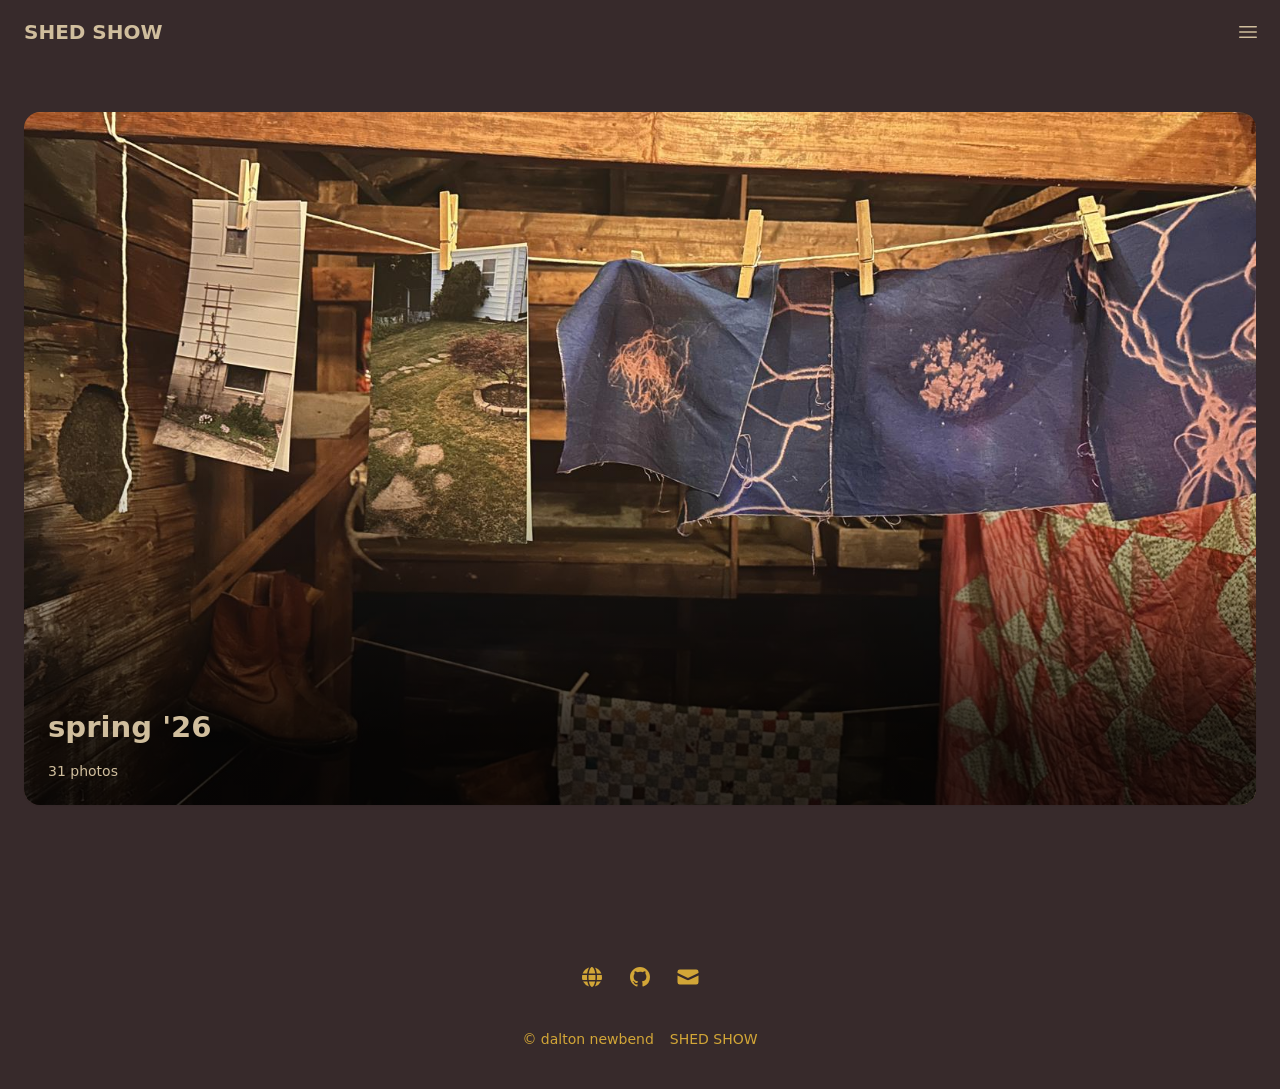
==== index.html @ 5d00406c "first" ====
<!doctype html>
<html class="dark" lang="en-us">
  <head>
	<meta name="generator" content="Hugo 0.161.1">
  <meta charset="utf-8" />
  <meta name="viewport" content="width=device-width, initial-scale=1" />
  <title> SHED SHOW</title>
  <link rel="canonical" href="https://shedshow.art/" />
  <link rel="icon" type="image/svg+xml" href="/images/favicon.svg" />
  <link rel="icon" type="image/png" href="/images/favicon.png" />
  <link rel="apple-touch-icon" sizes="180x180" href="/images/apple-touch-icon.png" />
  <meta name="description" content="a photo archive from the shed show series" />
  
  
    <meta name="robots" content="index, follow" />
  
  <link rel="alternate" type="application/rss+xml" href="https://shedshow.art/index.xml" title="SHED SHOW" />
  <meta property="og:url" content="https://shedshow.art/" />
  <meta property="og:site_name" content="SHED SHOW" />
  <meta property="og:title" content="SHED SHOW" />
  <meta property="og:description" content="a photo archive from the shed show series" />
  <meta property="og:locale" content="en_us" />
  <meta property="og:type" content="website" />


  
  <link rel="stylesheet" href="/css/main.min.1db985527545010019d26935dbb3be7c1b92bbbd07ee216e59388edb247a8be9.css" />
  
  
  <script src="/js/main.0de0d73fb334e8aef574046cb537325b517c7abcd818150338b9a53e8d3b8dc2.js" defer></script></head>

  <body>
    <header>
  
    <a class="btn" href="/">
      SHED SHOW
    </a>
  
  
    <ul>
      <li>
        <button class="btn btn-square" id="menu-toggle" aria-expanded="false" type="button" title="Menu">
          <svg class="icon-menu" width="24" height="24" fill="currentColor" viewBox="0 0 24 24" xmlns="http://www.w3.org/2000/svg" aria-hidden="true">
            <path clip-rule="evenodd" fill-rule="evenodd" d="M3 6.75A.75.75 0 0 1 3.75 6h16.5a.75.75 0 0 1 0 1.5H3.75A.75.75 0 0 1 3 6.75ZM3 12a.75.75 0 0 1 .75-.75h16.5a.75.75 0 0 1 0 1.5H3.75A.75.75 0 0 1 3 12Zm0 5.25a.75.75 0 0 1 .75-.75h16.5a.75.75 0 0 1 0 1.5H3.75a.75.75 0 0 1-.75-.75Z"></path>
          </svg>
          <svg class="icon-close hidden" width="24" height="24" fill="currentColor" viewBox="0 0 24 24" xmlns="http://www.w3.org/2000/svg" aria-hidden="true">
            <path clip-rule="evenodd" fill-rule="evenodd" d="M5.47 5.47a.75.75 0 0 1 1.06 0L12 10.94l5.47-5.47a.75.75 0 1 1 1.06 1.06L13.06 12l5.47 5.47a.75.75 0 1 1-1.06 1.06L12 13.06l-5.47 5.47a.75.75 0 0 1-1.06-1.06L10.94 12 5.47 6.53a.75.75 0 0 1 0-1.06Z"></path>
          </svg>
        </button>
      </li>
    </ul>
  
</header>

  <menu class="hidden" id="menu">
    
      <li itemscope itemtype="http://www.schema.org/SiteNavigationElement">
        <a aria-current="false" href="/shows/" itemprop="url">
          <span itemprop="name">shows</span>
        </a>
      </li>
    
      <li itemscope itemtype="http://www.schema.org/SiteNavigationElement">
        <a aria-current="true" href="/" itemprop="url">
          <span itemprop="name"></span>
        </a>
      </li>
    
  </menu>



    <main>
      
  

  
  
  
    
    
    
      
    
    
    
    
    <section class="featured">
      <a class="featured-card" href="/shows/spring-26/" style="background-color: #443128; background-image: url(/shows/spring-26/1.IMG_9050_hu_b6176491c381439a.jpg)">
        <div>
          <h2>spring &#39;26</h2>
          <p>
            
              31 photos
            
          </p>
        </div>
      </a>
    </section>
  

  
  


  <section class="galleries">
    
      


    
  </section>

    </main>
    <footer>
  
  <section class="social-icons">
    
      <a target="_blank" rel="noopener" title="Website" href="https://www.shedshow.art">
        <svg xmlns="http://www.w3.org/2000/svg" width="24" height="24" viewBox="0 0 24 24" aria-hidden="true">
          <path fill="currentColor" d="M8.904 16.5h6.192C14.476 19.773 13.235 22 12 22c-1.197 0-2.4-2.094-3.038-5.204zh6.192zm-5.838.001h4.306c.364 2.082.983 3.854 1.792 5.093a10.029 10.029 0 0 1-5.952-4.814zm13.563 0h4.305a10.028 10.028 0 0 1-6.097 5.093c.755-1.158 1.344-2.778 1.715-4.681zh4.305zm.302-6.5h4.87a10.047 10.047 0 0 1-.257 5H16.84a28.676 28.676 0 0 0 .13-4.344zh4.87zM2.2 10h4.87a28.211 28.211 0 0 0 .033 4.42l.057.58H2.456a10.047 10.047 0 0 1-.258-5m6.377 0h6.849a25.838 25.838 0 0 1-.037 4.425l-.062.575H8.674a25.987 25.987 0 0 1-.132-4.512zh6.849zm6.368-7.424l-.108-.17A10.027 10.027 0 0 1 21.373 8.5h-4.59c-.316-2.416-.957-4.492-1.838-5.923l-.108-.17zm-5.902-.133l.122-.037c-.88 1.351-1.535 3.33-1.883 5.654l-.062.44H2.63a10.028 10.028 0 0 1 6.413-6.057l.122-.037zM12 2.002c1.319 0 2.646 2.542 3.214 6.183l.047.315H8.739C9.28 4.691 10.644 2.002 12 2.002" />
        </svg>
      </a>
    
    
    
    
    
    
      <a target="_blank" rel="noopener" title="GitHub" href="https://github.com/daltonnewbend/">
        <svg width="24" height="24" fill="currentColor" viewBox="0 0 24 24" aria-hidden="true">
          <path fill-rule="evenodd" d="M12 2C6.477 2 2 6.484 2 12.017c0 4.425 2.865 8.18 6.839 9.504.5.092.682-.217.682-.483 0-.237-.008-.868-.013-1.703-2.782.605-3.369-1.343-3.369-1.343-.454-1.158-1.11-1.466-1.11-1.466-.908-.62.069-.608.069-.608 1.003.07 1.531 1.032 1.531 1.032.892 1.53 2.341 1.088 2.91.832.092-.647.35-1.088.636-1.338-2.22-.253-4.555-1.113-4.555-4.951 0-1.093.39-1.988 1.029-2.688-.103-.253-.446-1.272.098-2.65 0 0 .84-.27 2.75 1.026A9.564 9.564 0 0112 6.844c.85.004 1.705.115 2.504.337 1.909-1.296 2.747-1.027 2.747-1.027.546 1.379.202 2.398.1 2.651.64.7 1.028 1.595 1.028 2.688 0 3.848-2.339 4.695-4.566 4.943.359.309.678.92.678 1.855 0 1.338-.012 2.419-.012 2.747 0 .268.18.58.688.482A10.019 10.019 0 0022 12.017C22 6.484 17.522 2 12 2z" clip-rule="evenodd"></path>
        </svg>
      </a>
    
    
    
    
    
      <a title="E-Mail" href="mailto:daltonnewbend@proton.me">
        <svg width="24" height="24" fill="currentColor" viewBox="0 0 16 16" xmlns="http://www.w3.org/2000/svg" aria-hidden="true">
          <path d="M2.5 3A1.5 1.5 0 0 0 1 4.5v.793c.026.009.051.02.076.032L7.674 8.51c.206.1.446.1.652 0l6.598-3.185A.755.755 0 0 1 15 5.293V4.5A1.5 1.5 0 0 0 13.5 3h-11Z"></path>
          <path d="M15 6.954 8.978 9.86a2.25 2.25 0 0 1-1.956 0L1 6.954V11.5A1.5 1.5 0 0 0 2.5 13h11a1.5 1.5 0 0 0 1.5-1.5V6.954Z"></path>
        </svg>
      </a>
    
    
    
    
    
  </section>


  <section>
    
    
      <a href="https://thepapers.newbend.art/dalton-newbend/">
        © dalton newbend
      </a>
    
      <a href="https://shedshow.and-them.art">
        SHED SHOW
      </a>
    
  </section>
</footer>

  </body>
</html>
---- css/main.min.1db985527545010019d26935dbb3be7c1b92bbbd07ee216e59388edb247a8be9.css ----
@import "https://cdn.staticdelivr.com/gfonts/css2?family=Fira+Code:wght@300..700&display=swap";*,::before,::after{box-sizing:border-box;border-width:0}html{line-height:1.5;font-family:ui-sans-serif,system-ui,sans-serif;-webkit-text-size-adjust:100%;tab-size:4}body{margin:0}h1,h2,h3,h4,h5,h6{font-weight:inherit;font-size:inherit}a{color:inherit;text-decoration:inherit}b,strong{font-weight:bolder}button,input{font-family:inherit;font-feature-settings:inherit;font-variation-settings:inherit;font-size:100%;font-weight:inherit;line-height:inherit;color:inherit;margin:0;padding:0}button,select{text-transform:none}button{webkit-appearance:button;background-image:none;background-color:initial;cursor:pointer}:disabled{cursor:default}:-moz-focusring{outline:1px dotted ButtonText}h1,h2,h3,figure,p{margin:0}ul,menu{margin:0;padding:0;list-style:none}img,svg,video{display:block;vertical-align:middle}img,video{max-width:100%;height:auto}:root{color-scheme:light dark;--surface-1-light:#d0be9d;--surface-2-light:#d2a637;--text-1-light:#372a2b;--text-2-light:#2a1f20;--border-light:#372a2b;--surface-1-dark:#372a2b;--surface-2-dark:#2A1F20;--text-1-dark:#d0be9d;--text-2-dark:#d2a637;--border-dark:#d2a637;--surface-1:var(--surface-1-light);--surface-2:var(--surface-2-light);--text-1:var(--text-1-light);--text-2:var(--text-2-light);--border:var(--border-light)}@media(prefers-color-scheme:dark){:root{--surface-1:var(--surface-1-dark);--surface-2:var(--surface-2-dark);--text-1:var(--text-1-dark);--text-2:var(--text-2-dark);--border:var(--border-dark)}}html.light{color-scheme:light;--surface-1:var(--surface-1-light);--surface-2:var(--surface-2-light);--text-1:var(--text-1-light);--text-2:var(--text-2-light);--border:var(--border-light)}html.dark{color-scheme:dark;--surface-1:var(--surface-1-dark);--surface-2:var(--surface-2-dark);--text-1:var(--text-1-dark);--text-2:var(--text-2-dark);--border:var(--border-dark)}html.mergini{color-scheme:mergini;--surface-1:#372a2b;--surface-2:#2A1F20;--text-1:#d0be9d;--text-2:#d2a637;--border:#d2a637}html{height:100%}body{display:flex;flex-direction:column;width:100%;min-height:100%;-webkit-font-smoothing:antialiased;-moz-osx-font-smoothing:grayscale;background-color:var(--surface-1);color:var(--text-1)}body>header{display:flex;justify-content:space-between;align-items:center;padding:.5rem;margin-bottom:2rem;width:100%;min-height:4rem}@media(min-width:640px){body>header{margin-bottom:3rem}}body>header ul{display:inline-flex}body>header .btn{display:inline-flex;justify-content:center;align-items:center;border-radius:.5rem;padding-right:1rem;padding-left:1rem;height:3rem;font-weight:600;font-size:1.25rem;user-select:none}body>header .btn-square{padding:0;width:3rem}body>menu{margin:0 auto 5rem;padding-right:1.5rem;padding-left:1.5rem;width:100%;max-width:768px;color:var(--text-2);font-weight:600;font-size:1.25rem;line-height:1.4;user-select:none;text-align:center}body>menu a{display:block;padding-top:.5rem;padding-bottom:.5rem}body>menu a:hover,body>menu a[aria-current=true]{color:var(--text-1)}body>main{flex-grow:1;width:100%;height:100%}main>section{margin:0 auto 3rem;padding-right:1.5rem;padding-left:1.5rem}@media(min-width:640px){main>section{margin-bottom:4rem}}body>footer{margin-right:auto;margin-left:auto;color:var(--text-2);font-size:.875rem;line-height:1.4286}body>footer section:last-of-type{display:flex;flex-flow:row wrap;justify-content:center;gap:1rem;padding:2.5rem}body>footer section:last-of-type a:hover{text-decoration-line:underline}hgroup{display:flex;flex-direction:column;align-items:center;gap:1.5rem;margin:0 auto 3rem;padding-right:1.5rem;padding-left:1.5rem;max-width:1024px;text-align:center}hgroup h1{font-weight:600;font-size:clamp(2rem,calc(1.667rem + 1.481vw),3rem);line-height:clamp(2.25rem,calc(1.833rem + 1.852vw),3.5rem);text-wrap:balance}hgroup h2{font-weight:600;font-size:clamp(1.5rem,calc(1.333rem + .741vw),2rem);line-height:clamp(1.75rem,calc(1.5rem + 1.111vw),2.5rem);text-wrap:balance}hgroup p{color:var(--text-2);font-size:1.0625rem;line-height:1.5556;text-wrap:balance}@media(min-width:640px){hgroup{width:83.3333%;margin-bottom:4rem}}section.galleries{display:grid;grid-template-columns:repeat(1,minmax(0,1fr));gap:2rem 1.5rem;max-width:1280px}@media(min-width:640px){section.galleries{grid-template-columns:repeat(2,minmax(0,1fr));row-gap:3rem}}@media(min-width:1024px){section.galleries{grid-template-columns:repeat(3,minmax(0,1fr))}}section.gallery{padding-right:0;padding-left:0}.prose{max-width:768px;color:var(--text-1);font-size:1rem;line-height:1.75}.prose a{color:var(--text-1);font-weight:500;text-decoration:underline}.prose p{margin-top:1.25em;margin-bottom:1.25em}.prose img{margin-top:2em;margin-bottom:2em}.prose h3{margin-top:1.6em;margin-bottom:.6em;color:var(--text-1);font-weight:600;font-size:1.25em;line-height:1.6}.prose ul{margin-top:1.25em;margin-bottom:1.25em;padding-left:1.625em;list-style-type:disc}.prose ul>li{margin-top:.5em;margin-bottom:.5em;padding-left:.375em}.prose ul li::marker{color:var(--text-2);font-variant-numeric:tabular-nums;unicode-bidi:isolate;text-align:start!important;text-align-last:start!important;text-indent:0!important;text-transform:none}.prose h3+*{margin-top:0}.prose figure{margin-top:2em;margin-bottom:2em}.prose figure>*{margin-top:0;margin-bottom:0}.prose>:first-child{margin-top:0}.prose>:last-child{margin-bottom:0}.card{display:flex;flex-direction:column;border-radius:1rem}.card>figure{aspect-ratio:3/2;width:100%;border-radius:1rem}.card>img,.card figure>img{box-shadow:0 1px 2px rgba(0,0,0,5%);border-radius:1rem;aspect-ratio:3/2;width:100%;overflow:hidden;object-fit:cover}.card>img:hover,.card figure>img:hover{box-shadow:0 10px 15px -3px rgba(0,0,0,.1),0 4px 6px -4px rgba(0,0,0,.1)}.card>div{display:flex;flex:auto;flex-direction:column;gap:.75rem;padding:1rem}.card>div>h2{font-weight:600;font-size:1.125rem;line-height:1.375}.card>div>p{color:var(--text-2);font-size:.875rem;line-height:1.4286}.gallery-item{cursor:zoom-in}.hidden{display:none}#menu-toggle[aria-expanded=true] .icon-menu{display:none}#menu-toggle[aria-expanded=true] .icon-close{display:block}section.social-icons{display:flex;flex-wrap:wrap;gap:1.5rem;justify-content:center;margin-top:2rem;padding-right:1.5rem;padding-left:1.5rem}section.featured{padding-right:1.5rem;padding-left:1.5rem;max-width:1280px;color:var(--text-1-dark)}.featured-card{display:flex;box-shadow:0 1px 2px rgba(0,0,0,5%);border-radius:1rem;background-position:50%;background-size:cover;aspect-ratio:1/1;width:100%;overflow:hidden}@media(min-width:640px){.featured-card{aspect-ratio:16/9}}.featured-card>div{display:flex;flex-direction:column;justify-content:flex-end;gap:1rem;background-image:linear-gradient(to top,RGB(0 0 0/.8) 10%,transparent 50%);padding:1.5rem;width:100%;height:100%}.featured-card>div>h2{font-weight:600;font-size:clamp(1.5rem,calc(1.375rem + .556vw),1.875rem);line-height:1.2}.featured-card>div>p{font-size:.875rem;line-height:1.4286}.featured-card:hover{box-shadow:0 10px 15px -3px rgba(0,0,0,.1),0 4px 6px -4px rgba(0,0,0,.1)}nav.categories{padding-right:1.5rem;padding-left:1.5rem;margin:0 auto 3rem}nav.categories>ul{display:flex;flex-flow:row wrap;justify-content:center;gap:.75rem}nav.categories>ul li{max-width:100%}nav.categories>ul li>a{display:block;padding:.5rem .75rem;border-radius:9999px;border:1px solid var(--border);font-size:.875rem;line-height:1.4286;white-space:nowrap;overflow:hidden;text-overflow:ellipsis}@media(min-width:640px){nav.categories>ul li>a{padding:.75rem 1rem;font-size:1rem;line-height:1.25}}@media(min-width:640px){nav.categories{margin-bottom:4rem}}/*!PhotoSwipe main CSS by Dmytro Semenov | photoswipe.com*/.pswp{--pswp-bg:#372a2b;--pswp-placeholder-bg:#2a1f20;--pswp-root-z-index:100000;--pswp-preloader-color:rgba(79, 79, 79, 0.4);--pswp-preloader-color-secondary:rgba(255, 255, 255, 0.9);--pswp-icon-color:#d0be9d;--pswp-icon-color-secondary:#d2a637;--pswp-icon-stroke-color:#d2a637;--pswp-icon-stroke-width:2px;--pswp-error-text-color:var(--pswp-icon-color)}.pswp{position:fixed;top:0;left:0;width:100%;height:100%;z-index:var(--pswp-root-z-index);display:none;touch-action:none;outline:0;opacity:.003;contain:layout style size;-webkit-tap-highlight-color:transparent}.pswp:focus{outline:0}.pswp *{box-sizing:border-box}.pswp img{max-width:none}.pswp--open{display:block}.pswp,.pswp__bg{transform:translateZ(0);will-change:opacity}.pswp__bg{opacity:.005;background:var(--pswp-bg)}.pswp,.pswp__scroll-wrap{overflow:hidden}.pswp__scroll-wrap,.pswp__bg,.pswp__container,.pswp__item,.pswp__content,.pswp__img,.pswp__zoom-wrap{position:absolute;top:0;left:0;width:100%;height:100%}.pswp__img,.pswp__zoom-wrap{width:auto;height:auto}.pswp--click-to-zoom.pswp--zoom-allowed .pswp__img{cursor:-webkit-zoom-in;cursor:-moz-zoom-in;cursor:zoom-in}.pswp--click-to-zoom.pswp--zoomed-in .pswp__img{cursor:move;cursor:-webkit-grab;cursor:-moz-grab;cursor:grab}.pswp--click-to-zoom.pswp--zoomed-in .pswp__img:active{cursor:-webkit-grabbing;cursor:-moz-grabbing;cursor:grabbing}.pswp--no-mouse-drag.pswp--zoomed-in .pswp__img,.pswp--no-mouse-drag.pswp--zoomed-in .pswp__img:active,.pswp__img{cursor:-webkit-zoom-out;cursor:-moz-zoom-out;cursor:zoom-out}.pswp__container,.pswp__img,.pswp__button,.pswp__counter{-webkit-user-select:none;-moz-user-select:none;-ms-user-select:none;user-select:none}.pswp__item{z-index:1;overflow:hidden}.pswp__hidden{display:none!important}.pswp__content{pointer-events:none}.pswp__content>*{pointer-events:auto}.pswp__error-msg-container{display:grid}.pswp__error-msg{margin:auto;font-size:1em;line-height:1;color:var(--pswp-error-text-color)}.pswp .pswp__hide-on-close{opacity:.005;will-change:opacity;transition:opacity var(--pswp-transition-duration)cubic-bezier(.4,0,.22,1);z-index:10;pointer-events:none}.pswp--ui-visible .pswp__hide-on-close{opacity:1;pointer-events:auto}.pswp__button{position:relative;display:block;width:50px;height:60px;padding:0;margin:0;overflow:hidden;cursor:pointer;background:0 0;border:0;box-shadow:none;opacity:.85;-webkit-appearance:none;-webkit-touch-callout:none}.pswp__button:hover,.pswp__button:active,.pswp__button:focus{transition:none;padding:0;background:0 0;border:0;box-shadow:none;opacity:1}.pswp__button:disabled{opacity:.3;cursor:auto}.pswp__icn{fill:var(--pswp-icon-color);color:var(--pswp-icon-color-secondary)}.pswp__icn{position:absolute;top:14px;left:9px;width:32px;height:32px;overflow:hidden;pointer-events:none}.pswp__icn-shadow{stroke:var(--pswp-icon-stroke-color);stroke-width:var(--pswp-icon-stroke-width);fill:none}.pswp__icn:focus{outline:0}div.pswp__img--placeholder,.pswp__img--with-bg{background:var(--pswp-placeholder-bg)}.pswp__top-bar{position:absolute;left:0;top:0;width:100%;height:60px;display:flex;flex-direction:row;justify-content:flex-end;z-index:10;pointer-events:none!important}.pswp__top-bar>*{pointer-events:auto;will-change:opacity}.pswp__button--close{margin-right:6px}.pswp__button--arrow{position:absolute;top:0;width:75px;height:100px;top:50%;margin-top:-50px}.pswp__button--arrow:disabled{display:none;cursor:default}.pswp__button--arrow .pswp__icn{top:50%;margin-top:-30px;width:60px;height:60px;background:0 0;border-radius:0}.pswp--one-slide .pswp__button--arrow{display:none}.pswp--touch .pswp__button--arrow{visibility:hidden}.pswp--has_mouse .pswp__button--arrow{visibility:visible}.pswp__button--arrow--prev{right:auto;left:0}.pswp__button--arrow--next{right:0}.pswp__button--arrow--next .pswp__icn{left:auto;right:14px;transform:scale(-1,1)}.pswp__button--zoom{display:none}.pswp--zoom-allowed .pswp__button--zoom{display:block}.pswp--zoomed-in .pswp__zoom-icn-bar-v{display:none}.pswp__preloader{position:relative;overflow:hidden;width:50px;height:60px;margin-right:auto}.pswp__preloader .pswp__icn{opacity:0;transition:opacity .2s linear;animation:pswp-clockwise 600ms linear infinite}.pswp__preloader--active .pswp__icn{opacity:.85}@keyframes pswp-clockwise{0%{transform:rotate(0)}100%{transform:rotate(360deg)}}.pswp__counter{height:30px;margin-top:15px;margin-inline-start:20px;font-size:14px;line-height:30px;color:var(--pswp-icon-color);text-shadow:1px 1px 3px var(--pswp-icon-color-secondary);opacity:.85}.pswp--one-slide .pswp__counter{display:none}.pswp__dynamic-caption{color:#d0be9d;position:absolute;width:100%;left:0;top:0;transition:opacity 120ms linear!important}.pswp-caption-content{display:none}.pswp__dynamic-caption a{color:#d0be9d}.pswp__dynamic-caption--faded{opacity:0!important}.pswp__dynamic-caption--aside{width:auto;max-width:300px;padding:20px 15px 20px 20px;margin-top:70px}.pswp__dynamic-caption--below{width:auto;max-width:700px;padding:15px 0 0}.pswp__dynamic-caption--on-hor-edge{padding-left:15px;padding-right:15px}.pswp__dynamic-caption--mobile{width:100%;background:rgba(0,0,0,.5);padding:10px 15px;right:0;bottom:0;top:auto!important;left:0!important}:root{color-scheme:light dark;--surface-1-light:#d0be9d;--surface-2-light:#d2a637;--text-1-light:#372a2b;--text-2-light:#2a1f20;--border-light:#372a2b;--surface-1-dark:#372a2b;--surface-2-dark:#2A1F20;--text-1-dark:#d0be9d;--text-2-dark:#d2a637;--border-dark:#d2a637;--surface-1:var(--surface-1-light);--surface-2:var(--surface-2-light);--text-1:var(--text-1-light);--text-2:var(--text-2-light);--border:var(--border-light)}@media(prefers-color-scheme:dark){:root{--surface-1:var(--surface-1-dark);--surface-2:var(--surface-2-dark);--text-1:var(--text-1-dark);--text-2:var(--text-2-dark);--border:var(--border-dark)}}html.light{color-scheme:light;--surface-1:var(--surface-1-light);--surface-2:var(--surface-2-light);--text-1:var(--text-1-light);--text-2:var(--text-2-light);--border:var(--border-light)}html.dark{color-scheme:dark;--surface-1:var(--surface-1-dark);--surface-2:var(--surface-2-dark);--text-1:var(--text-1-dark);--text-2:var(--text-2-dark);--border:var(--border-dark)}.lazyload,.lazyloading{opacity:0}.lazyloaded{opacity:1;transition:opacity 300ms}img.lazyload:not([src]){visibility:hidden}
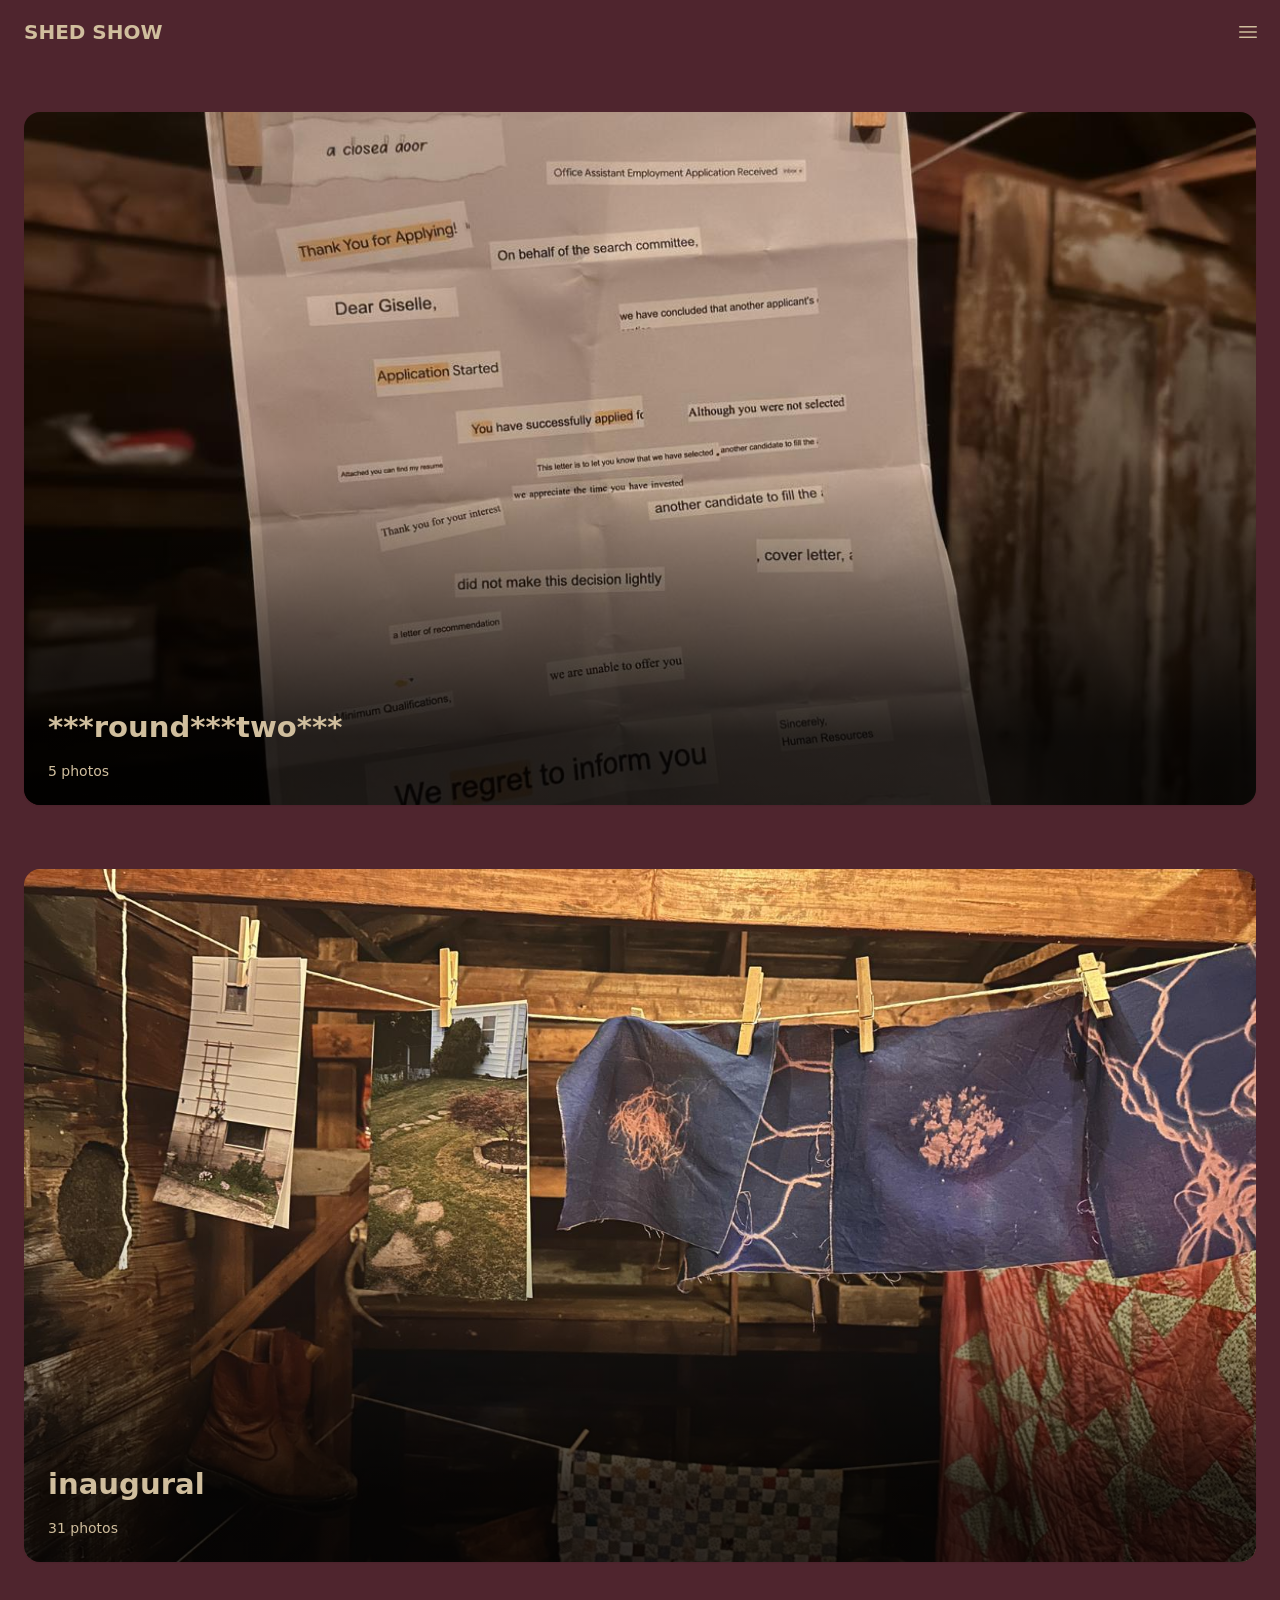
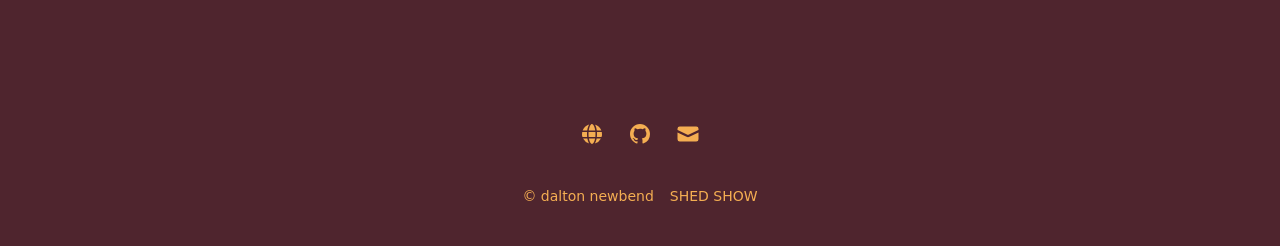
==== commit 4e0e0df8: "updated colors and added audio from round two" ====
--- a/index.html
+++ b/index.html
@@ -24,7 +24,7 @@
 
 
   
-  <link rel="stylesheet" href="/css/main.min.1db985527545010019d26935dbb3be7c1b92bbbd07ee216e59388edb247a8be9.css" />
+  <link rel="stylesheet" href="/css/main.min.eb6f841968953b33a366ae0843e4b8e5faf7bc06fec90fbfbf20682d5e8fba26.css" />
   
   
   <script src="/js/main.0de0d73fb334e8aef574046cb537325b517c7abcd818150338b9a53e8d3b8dc2.js" defer></script></head>
@@ -86,9 +86,36 @@
     
     
     <section class="featured">
+      <a class="featured-card" href="/shows/round-two/" style="background-color: #2c1c11; background-image: url(/shows/round-two/IMG_0014_hu_2433e0dc479e1a86.JPG)">
+        <div>
+          <h2>***round***two***</h2>
+          <p>
+            
+              5 photos
+            
+          </p>
+        </div>
+      </a>
+    </section>
+  
+
+  
+  
+
+  
+  
+    
+    
+    
+      
+    
+    
+    
+    
+    <section class="featured">
       <a class="featured-card" href="/shows/spring-26/" style="background-color: #443128; background-image: url(/shows/spring-26/1.IMG_9050_hu_b6176491c381439a.jpg)">
         <div>
-          <h2>spring &#39;26</h2>
+          <h2>inaugural</h2>
           <p>
             
               31 photos
@@ -97,9 +124,6 @@
         </div>
       </a>
     </section>
-  
-
-  
   
 
 
@@ -158,7 +182,7 @@
         © dalton newbend
       </a>
     
-      <a href="https://shedshow.and-them.art">
+      <a href="https://shedshow.art">
         SHED SHOW
       </a>
     
--- a/css/main.min.eb6f841968953b33a366ae0843e4b8e5faf7bc06fec90fbfbf20682d5e8fba26.css
+++ b/css/main.min.eb6f841968953b33a366ae0843e4b8e5faf7bc06fec90fbfbf20682d5e8fba26.css
@@ -0,0 +1 @@
+@import "https://cdn.staticdelivr.com/gfonts/css2?family=Fira+Code:wght@300..700&display=swap";*,::before,::after{box-sizing:border-box;border-width:0}html{line-height:1.5;font-family:ui-sans-serif,system-ui,sans-serif;-webkit-text-size-adjust:100%;tab-size:4}body{margin:0}h1,h2,h3,h4,h5,h6{font-weight:inherit;font-size:inherit}a{color:inherit;text-decoration:inherit}b,strong{font-weight:bolder}button,input{font-family:inherit;font-feature-settings:inherit;font-variation-settings:inherit;font-size:100%;font-weight:inherit;line-height:inherit;color:inherit;margin:0;padding:0}button,select{text-transform:none}button{webkit-appearance:button;background-image:none;background-color:initial;cursor:pointer}:disabled{cursor:default}:-moz-focusring{outline:1px dotted ButtonText}h1,h2,h3,figure,p{margin:0}ul,menu{margin:0;padding:0;list-style:none}img,svg,video{display:block;vertical-align:middle}img,video{max-width:100%;height:auto}:root{color-scheme:light dark;--surface-1-light:#d0be9d;--surface-2-light:#d2a637;--text-1-light:#372a2b;--text-2-light:#2a1f20;--border-light:#372a2b;--surface-1-dark:#372a2b;--surface-2-dark:#2A1F20;--text-1-dark:#d0be9d;--text-2-dark:#d2a637;--border-dark:#d2a637;--surface-1:var(--surface-1-light);--surface-2:var(--surface-2-light);--text-1:var(--text-1-light);--text-2:var(--text-2-light);--border:var(--border-light)}@media(prefers-color-scheme:dark){:root{--surface-1:var(--surface-1-dark);--surface-2:var(--surface-2-dark);--text-1:var(--text-1-dark);--text-2:var(--text-2-dark);--border:var(--border-dark)}}html.light{color-scheme:light;--surface-1:var(--surface-1-light);--surface-2:var(--surface-2-light);--text-1:var(--text-1-light);--text-2:var(--text-2-light);--border:var(--border-light)}html.dark{color-scheme:dark;--surface-1:var(--surface-1-dark);--surface-2:var(--surface-2-dark);--text-1:var(--text-1-dark);--text-2:var(--text-2-dark);--border:var(--border-dark)}html.mergini{color-scheme:mergini;--surface-1:#372a2b;--surface-2:#2A1F20;--text-1:#d0be9d;--text-2:#d2a637;--border:#d2a637}html{height:100%}body{display:flex;flex-direction:column;width:100%;min-height:100%;-webkit-font-smoothing:antialiased;-moz-osx-font-smoothing:grayscale;background-color:var(--surface-1);color:var(--text-1)}body>header{display:flex;justify-content:space-between;align-items:center;padding:.5rem;margin-bottom:2rem;width:100%;min-height:4rem}@media(min-width:640px){body>header{margin-bottom:3rem}}body>header ul{display:inline-flex}body>header .btn{display:inline-flex;justify-content:center;align-items:center;border-radius:.5rem;padding-right:1rem;padding-left:1rem;height:3rem;font-weight:600;font-size:1.25rem;user-select:none}body>header .btn-square{padding:0;width:3rem}body>menu{margin:0 auto 5rem;padding-right:1.5rem;padding-left:1.5rem;width:100%;max-width:768px;color:var(--text-2);font-weight:600;font-size:1.25rem;line-height:1.4;user-select:none;text-align:center}body>menu a{display:block;padding-top:.5rem;padding-bottom:.5rem}body>menu a:hover,body>menu a[aria-current=true]{color:var(--text-1)}body>main{flex-grow:1;width:100%;height:100%}main>section{margin:0 auto 3rem;padding-right:1.5rem;padding-left:1.5rem}@media(min-width:640px){main>section{margin-bottom:4rem}}body>footer{margin-right:auto;margin-left:auto;color:var(--text-2);font-size:.875rem;line-height:1.4286}body>footer section:last-of-type{display:flex;flex-flow:row wrap;justify-content:center;gap:1rem;padding:2.5rem}body>footer section:last-of-type a:hover{text-decoration-line:underline}hgroup{display:flex;flex-direction:column;align-items:center;gap:1.5rem;margin:0 auto 3rem;padding-right:1.5rem;padding-left:1.5rem;max-width:1024px;text-align:center}hgroup h1{font-weight:600;font-size:clamp(2rem,calc(1.667rem + 1.481vw),3rem);line-height:clamp(2.25rem,calc(1.833rem + 1.852vw),3.5rem);text-wrap:balance}hgroup h2{font-weight:600;font-size:clamp(1.5rem,calc(1.333rem + .741vw),2rem);line-height:clamp(1.75rem,calc(1.5rem + 1.111vw),2.5rem);text-wrap:balance}hgroup p{color:var(--text-2);font-size:1.0625rem;line-height:1.5556;text-wrap:balance}@media(min-width:640px){hgroup{width:83.3333%;margin-bottom:4rem}}section.galleries{display:grid;grid-template-columns:repeat(1,minmax(0,1fr));gap:2rem 1.5rem;max-width:1280px}@media(min-width:640px){section.galleries{grid-template-columns:repeat(2,minmax(0,1fr));row-gap:3rem}}@media(min-width:1024px){section.galleries{grid-template-columns:repeat(3,minmax(0,1fr))}}section.gallery{padding-right:0;padding-left:0}.prose{max-width:768px;color:var(--text-1);font-size:1rem;line-height:1.75}.prose a{color:var(--text-1);font-weight:500;text-decoration:underline}.prose p{margin-top:1.25em;margin-bottom:1.25em}.prose img{margin-top:2em;margin-bottom:2em}.prose h3{margin-top:1.6em;margin-bottom:.6em;color:var(--text-1);font-weight:600;font-size:1.25em;line-height:1.6}.prose ul{margin-top:1.25em;margin-bottom:1.25em;padding-left:1.625em;list-style-type:disc}.prose ul>li{margin-top:.5em;margin-bottom:.5em;padding-left:.375em}.prose ul li::marker{color:var(--text-2);font-variant-numeric:tabular-nums;unicode-bidi:isolate;text-align:start!important;text-align-last:start!important;text-indent:0!important;text-transform:none}.prose h3+*{margin-top:0}.prose figure{margin-top:2em;margin-bottom:2em}.prose figure>*{margin-top:0;margin-bottom:0}.prose>:first-child{margin-top:0}.prose>:last-child{margin-bottom:0}.card{display:flex;flex-direction:column;border-radius:1rem}.card>figure{aspect-ratio:3/2;width:100%;border-radius:1rem}.card>img,.card figure>img{box-shadow:0 1px 2px rgba(0,0,0,5%);border-radius:1rem;aspect-ratio:3/2;width:100%;overflow:hidden;object-fit:cover}.card>img:hover,.card figure>img:hover{box-shadow:0 10px 15px -3px rgba(0,0,0,.1),0 4px 6px -4px rgba(0,0,0,.1)}.card>div{display:flex;flex:auto;flex-direction:column;gap:.75rem;padding:1rem}.card>div>h2{font-weight:600;font-size:1.125rem;line-height:1.375}.card>div>p{color:var(--text-2);font-size:.875rem;line-height:1.4286}.gallery-item{cursor:zoom-in}.hidden{display:none}#menu-toggle[aria-expanded=true] .icon-menu{display:none}#menu-toggle[aria-expanded=true] .icon-close{display:block}section.social-icons{display:flex;flex-wrap:wrap;gap:1.5rem;justify-content:center;margin-top:2rem;padding-right:1.5rem;padding-left:1.5rem}section.featured{padding-right:1.5rem;padding-left:1.5rem;max-width:1280px;color:var(--text-1-dark)}.featured-card{display:flex;box-shadow:0 1px 2px rgba(0,0,0,5%);border-radius:1rem;background-position:50%;background-size:cover;aspect-ratio:1/1;width:100%;overflow:hidden}@media(min-width:640px){.featured-card{aspect-ratio:16/9}}.featured-card>div{display:flex;flex-direction:column;justify-content:flex-end;gap:1rem;background-image:linear-gradient(to top,RGB(0 0 0/.8) 10%,transparent 50%);padding:1.5rem;width:100%;height:100%}.featured-card>div>h2{font-weight:600;font-size:clamp(1.5rem,calc(1.375rem + .556vw),1.875rem);line-height:1.2}.featured-card>div>p{font-size:.875rem;line-height:1.4286}.featured-card:hover{box-shadow:0 10px 15px -3px rgba(0,0,0,.1),0 4px 6px -4px rgba(0,0,0,.1)}nav.categories{padding-right:1.5rem;padding-left:1.5rem;margin:0 auto 3rem}nav.categories>ul{display:flex;flex-flow:row wrap;justify-content:center;gap:.75rem}nav.categories>ul li{max-width:100%}nav.categories>ul li>a{display:block;padding:.5rem .75rem;border-radius:9999px;border:1px solid var(--border);font-size:.875rem;line-height:1.4286;white-space:nowrap;overflow:hidden;text-overflow:ellipsis}@media(min-width:640px){nav.categories>ul li>a{padding:.75rem 1rem;font-size:1rem;line-height:1.25}}@media(min-width:640px){nav.categories{margin-bottom:4rem}}/*!PhotoSwipe main CSS by Dmytro Semenov | photoswipe.com*/.pswp{--pswp-bg:#372a2b;--pswp-placeholder-bg:#2a1f20;--pswp-root-z-index:100000;--pswp-preloader-color:rgba(79, 79, 79, 0.4);--pswp-preloader-color-secondary:rgba(255, 255, 255, 0.9);--pswp-icon-color:#d0be9d;--pswp-icon-color-secondary:#d2a637;--pswp-icon-stroke-color:#d2a637;--pswp-icon-stroke-width:2px;--pswp-error-text-color:var(--pswp-icon-color)}.pswp{position:fixed;top:0;left:0;width:100%;height:100%;z-index:var(--pswp-root-z-index);display:none;touch-action:none;outline:0;opacity:.003;contain:layout style size;-webkit-tap-highlight-color:transparent}.pswp:focus{outline:0}.pswp *{box-sizing:border-box}.pswp img{max-width:none}.pswp--open{display:block}.pswp,.pswp__bg{transform:translateZ(0);will-change:opacity}.pswp__bg{opacity:.005;background:var(--pswp-bg)}.pswp,.pswp__scroll-wrap{overflow:hidden}.pswp__scroll-wrap,.pswp__bg,.pswp__container,.pswp__item,.pswp__content,.pswp__img,.pswp__zoom-wrap{position:absolute;top:0;left:0;width:100%;height:100%}.pswp__img,.pswp__zoom-wrap{width:auto;height:auto}.pswp--click-to-zoom.pswp--zoom-allowed .pswp__img{cursor:-webkit-zoom-in;cursor:-moz-zoom-in;cursor:zoom-in}.pswp--click-to-zoom.pswp--zoomed-in .pswp__img{cursor:move;cursor:-webkit-grab;cursor:-moz-grab;cursor:grab}.pswp--click-to-zoom.pswp--zoomed-in .pswp__img:active{cursor:-webkit-grabbing;cursor:-moz-grabbing;cursor:grabbing}.pswp--no-mouse-drag.pswp--zoomed-in .pswp__img,.pswp--no-mouse-drag.pswp--zoomed-in .pswp__img:active,.pswp__img{cursor:-webkit-zoom-out;cursor:-moz-zoom-out;cursor:zoom-out}.pswp__container,.pswp__img,.pswp__button,.pswp__counter{-webkit-user-select:none;-moz-user-select:none;-ms-user-select:none;user-select:none}.pswp__item{z-index:1;overflow:hidden}.pswp__hidden{display:none!important}.pswp__content{pointer-events:none}.pswp__content>*{pointer-events:auto}.pswp__error-msg-container{display:grid}.pswp__error-msg{margin:auto;font-size:1em;line-height:1;color:var(--pswp-error-text-color)}.pswp .pswp__hide-on-close{opacity:.005;will-change:opacity;transition:opacity var(--pswp-transition-duration)cubic-bezier(.4,0,.22,1);z-index:10;pointer-events:none}.pswp--ui-visible .pswp__hide-on-close{opacity:1;pointer-events:auto}.pswp__button{position:relative;display:block;width:50px;height:60px;padding:0;margin:0;overflow:hidden;cursor:pointer;background:0 0;border:0;box-shadow:none;opacity:.85;-webkit-appearance:none;-webkit-touch-callout:none}.pswp__button:hover,.pswp__button:active,.pswp__button:focus{transition:none;padding:0;background:0 0;border:0;box-shadow:none;opacity:1}.pswp__button:disabled{opacity:.3;cursor:auto}.pswp__icn{fill:var(--pswp-icon-color);color:var(--pswp-icon-color-secondary)}.pswp__icn{position:absolute;top:14px;left:9px;width:32px;height:32px;overflow:hidden;pointer-events:none}.pswp__icn-shadow{stroke:var(--pswp-icon-stroke-color);stroke-width:var(--pswp-icon-stroke-width);fill:none}.pswp__icn:focus{outline:0}div.pswp__img--placeholder,.pswp__img--with-bg{background:var(--pswp-placeholder-bg)}.pswp__top-bar{position:absolute;left:0;top:0;width:100%;height:60px;display:flex;flex-direction:row;justify-content:flex-end;z-index:10;pointer-events:none!important}.pswp__top-bar>*{pointer-events:auto;will-change:opacity}.pswp__button--close{margin-right:6px}.pswp__button--arrow{position:absolute;top:0;width:75px;height:100px;top:50%;margin-top:-50px}.pswp__button--arrow:disabled{display:none;cursor:default}.pswp__button--arrow .pswp__icn{top:50%;margin-top:-30px;width:60px;height:60px;background:0 0;border-radius:0}.pswp--one-slide .pswp__button--arrow{display:none}.pswp--touch .pswp__button--arrow{visibility:hidden}.pswp--has_mouse .pswp__button--arrow{visibility:visible}.pswp__button--arrow--prev{right:auto;left:0}.pswp__button--arrow--next{right:0}.pswp__button--arrow--next .pswp__icn{left:auto;right:14px;transform:scale(-1,1)}.pswp__button--zoom{display:none}.pswp--zoom-allowed .pswp__button--zoom{display:block}.pswp--zoomed-in .pswp__zoom-icn-bar-v{display:none}.pswp__preloader{position:relative;overflow:hidden;width:50px;height:60px;margin-right:auto}.pswp__preloader .pswp__icn{opacity:0;transition:opacity .2s linear;animation:pswp-clockwise 600ms linear infinite}.pswp__preloader--active .pswp__icn{opacity:.85}@keyframes pswp-clockwise{0%{transform:rotate(0)}100%{transform:rotate(360deg)}}.pswp__counter{height:30px;margin-top:15px;margin-inline-start:20px;font-size:14px;line-height:30px;color:var(--pswp-icon-color);text-shadow:1px 1px 3px var(--pswp-icon-color-secondary);opacity:.85}.pswp--one-slide .pswp__counter{display:none}.pswp__dynamic-caption{color:#d0be9d;position:absolute;width:100%;left:0;top:0;transition:opacity 120ms linear!important}.pswp-caption-content{display:none}.pswp__dynamic-caption a{color:#d0be9d}.pswp__dynamic-caption--faded{opacity:0!important}.pswp__dynamic-caption--aside{width:auto;max-width:300px;padding:20px 15px 20px 20px;margin-top:70px}.pswp__dynamic-caption--below{width:auto;max-width:700px;padding:15px 0 0}.pswp__dynamic-caption--on-hor-edge{padding-left:15px;padding-right:15px}.pswp__dynamic-caption--mobile{width:100%;background:rgba(0,0,0,.5);padding:10px 15px;right:0;bottom:0;top:auto!important;left:0!important}:root{color-scheme:light dark;--surface-1-light:#d0be9d;--surface-2-light:#f4ae52;--text-1-light:#4f252e;--text-2-light:#221014;--border-light:#4f252e;--surface-1-dark:#4f252e;--surface-2-dark:#221014;--text-1-dark:#d0be9d;--text-2-dark:#f4ae52;--border-dark:#f4ae52;--surface-1:var(--surface-1-light);--surface-2:var(--surface-2-light);--text-1:var(--text-1-light);--text-2:var(--text-2-light);--border:var(--border-light)}@media(prefers-color-scheme:dark){:root{--surface-1:var(--surface-1-dark);--surface-2:var(--surface-2-dark);--text-1:var(--text-1-dark);--text-2:var(--text-2-dark);--border:var(--border-dark)}}html.light{color-scheme:light;--surface-1:var(--surface-1-light);--surface-2:var(--surface-2-light);--text-1:var(--text-1-light);--text-2:var(--text-2-light);--border:var(--border-light)}html.dark{color-scheme:dark;--surface-1:var(--surface-1-dark);--surface-2:var(--surface-2-dark);--text-1:var(--text-1-dark);--text-2:var(--text-2-dark);--border:var(--border-dark)}.lazyload,.lazyloading{opacity:0}.lazyloaded{opacity:1;transition:opacity 300ms}img.lazyload:not([src]){visibility:hidden}
